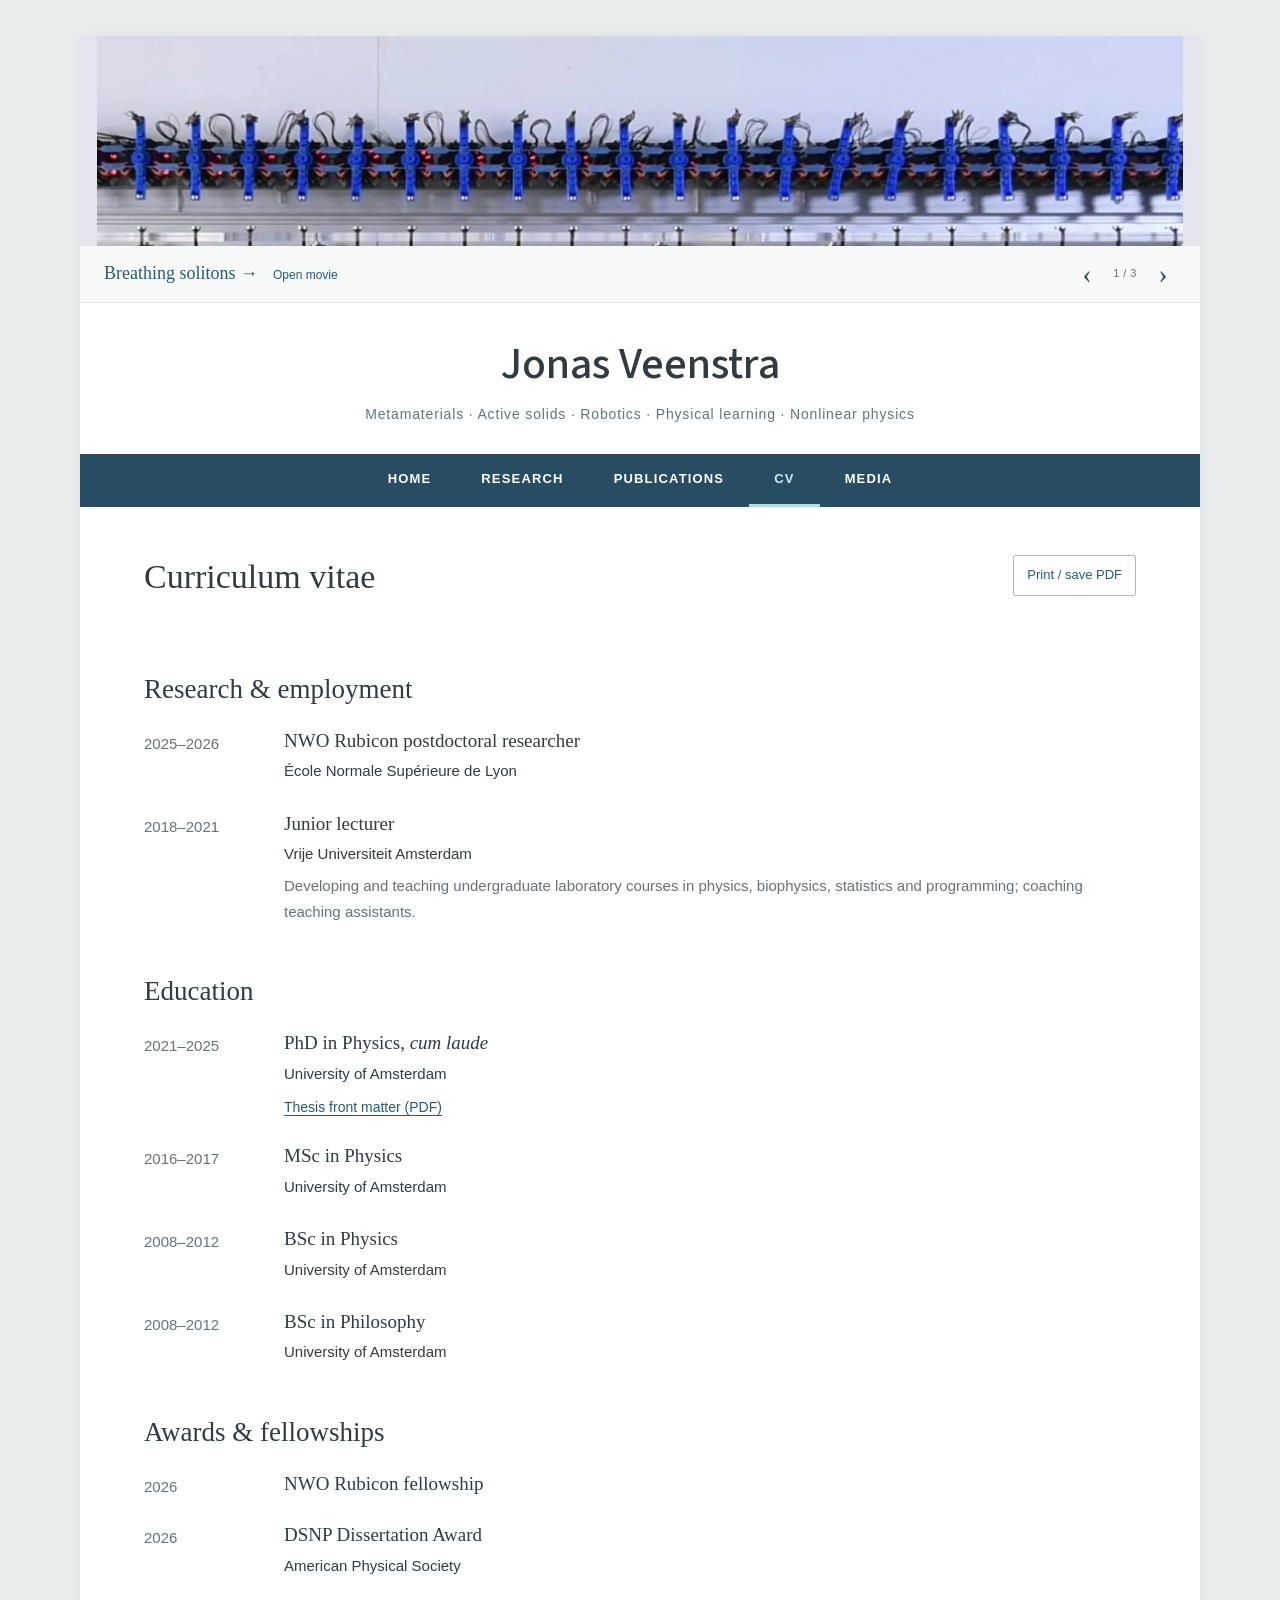
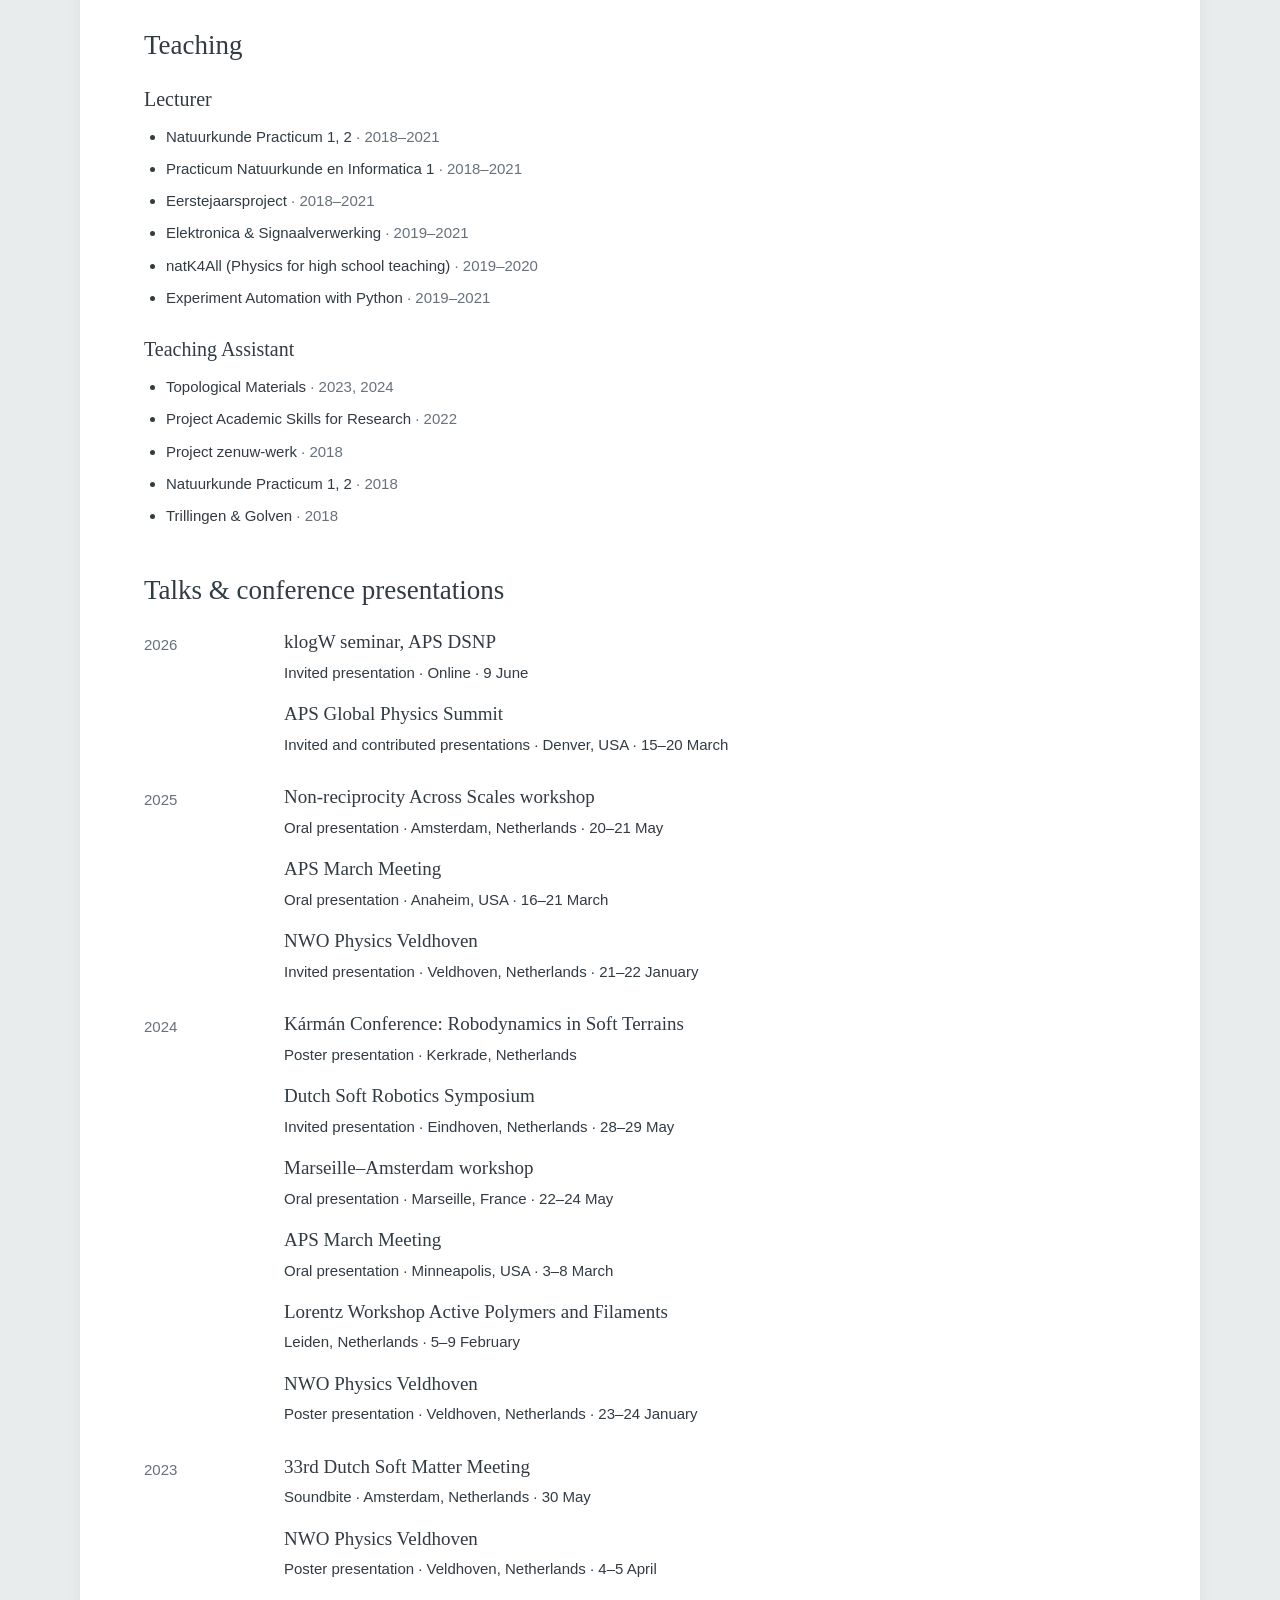
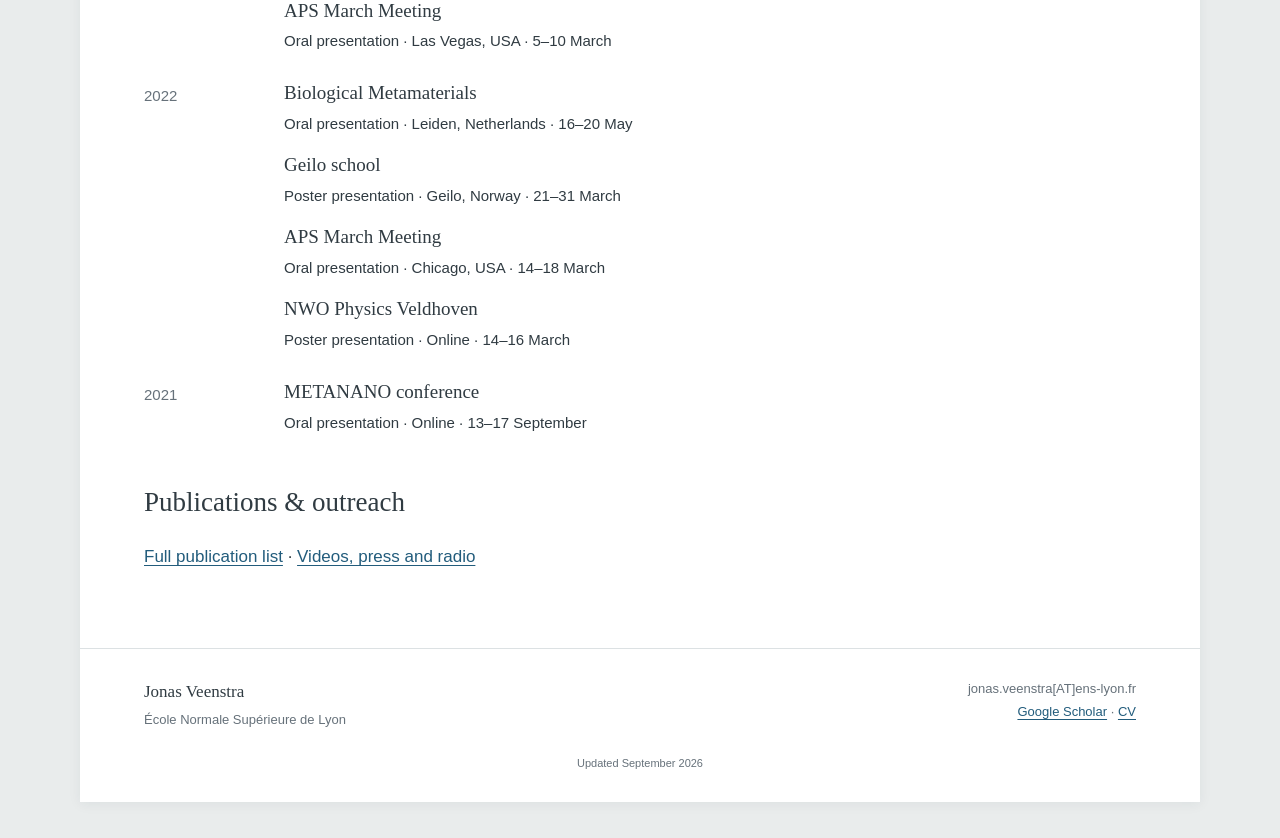
==== cv.html @ 687ab505 "Smooth banner folding and keep movie tops aligned" ====
<!doctype html>
<html lang="en"><head><meta charset="utf-8"><meta name="viewport" content="width=device-width, initial-scale=1">
<title>CV | Jonas Veenstra</title><meta name="description" content="Academic CV of Jonas Veenstra: research, education, awards, teaching and talks.">
<meta name="theme-color" content="#284d62"><link rel="icon" href="assets/favicon.svg" type="image/svg+xml">
<link rel="stylesheet" href="style.css?v=403abedd4056"><script src="site.js?v=1a711b81d99a" defer></script></head>
<body><a class="skip-link" href="#main">Skip to content</a><div class="site">
<header><div class="project-banner" role="region" aria-roledescription="carousel" aria-label="Featured research" data-interval="12000">
      <div class="banner-slides" id="banner-slides" aria-live="off"><figure class="banner-slide" data-project="breathers" role="group" aria-roledescription="slide" aria-label="1 of 3: Breathing solitons">
          <div class="banner-media banner-media--wave"><img src="assets/thumbnails/banners/breathing-wave-right-1076.webp?v=4c392d113205" alt="A breathing wave travelling to the right along a chain of blue motorized rods" loading="eager"><video class="banner-video" data-src="assets/banners/breathing-wave-right.mp4?v=f2841c7b9583" muted loop playsinline preload="none" poster="assets/thumbnails/banners/breathing-wave-right-1076.webp?v=4c392d113205" aria-hidden="true" tabindex="-1"></video></div>
          <figcaption><a href="research.html#breathers">Breathing solitons</a><span aria-hidden="true"> →</span><a href="assets/banners/breathing-wave-right.mp4?v=f2841c7b9583" class="banner-file">Open movie</a></figcaption>
        </figure><figure class="banner-slide" data-project="time-crystals" role="group" aria-roledescription="slide" aria-label="2 of 3: Collective motion &amp; time crystals" hidden>
          <div class="banner-media banner-media--cover"><img src="assets/thumbnails/banners/wave-coarsening-trimmed-1120.webp?v=98ebcd9443e7" alt="Waves of collective deformation moving across an illuminated active lattice" loading="lazy"><video class="banner-video" data-src="assets/banners/wave-coarsening-trimmed.mp4?v=1ed28af67baa" muted loop playsinline preload="none" poster="assets/thumbnails/banners/wave-coarsening-trimmed-1120.webp?v=98ebcd9443e7" aria-hidden="true" tabindex="-1"></video></div>
          <figcaption><a href="research.html#time-crystals">Collective motion &amp; time crystals</a><span aria-hidden="true"> →</span><a href="assets/banners/wave-coarsening-trimmed.mp4?v=1ed28af67baa" class="banner-file">Open movie</a></figcaption>
        </figure><figure class="banner-slide" data-project="locomotion" role="group" aria-roledescription="slide" aria-label="3 of 3: Adaptive locomotion of active solids" hidden>
          <div class="banner-media banner-media--cover"><img src="assets/thumbnails/banners/active-solid-negative-1120.webp?v=6f1ea42bc66b" alt="Compression of a two-dimensional active elastic lattice with negative nonreciprocity" loading="lazy"><video class="banner-video" data-src="assets/banners/active-solid-negative.mp4?v=6a26c4208b7d" muted loop playsinline preload="none" poster="assets/thumbnails/banners/active-solid-negative-1120.webp?v=6f1ea42bc66b" aria-hidden="true" tabindex="-1"></video></div>
          <figcaption><a href="research.html#locomotion">Adaptive locomotion of active solids</a><span aria-hidden="true"> →</span><a href="assets/banners/active-solid-negative.mp4?v=6a26c4208b7d" class="banner-file">Open movie</a></figcaption>
        </figure></div>
      <div class="banner-controls" hidden>
        <button class="banner-previous" type="button" aria-label="Previous research banner">‹</button>
        <span class="banner-count" aria-hidden="true">1 / 3</span>
        <button class="banner-next" type="button" aria-label="Next research banner">›</button>
      </div>
    </div><div class="identity"><a class="site-title" href="index.html">Jonas Veenstra</a><p>Metamaterials · Active solids · Robotics · Physical learning · Nonlinear physics</p>
<div class="font-preview" hidden role="group" aria-labelledby="font-preview-label">
<p id="font-preview-label">Choose a font to preview your name</p>
<div class="font-options">
<button type="button" data-font-option="source-sans-3" aria-pressed="true"><span class="font-sample">Jonas Veenstra</span><span class="font-label">Source Sans 3 · Clean sans</span></button>
<button type="button" data-font-option="manrope" aria-pressed="false"><span class="font-sample">Jonas Veenstra</span><span class="font-label">Manrope · Geometric sans</span></button>
<button type="button" data-font-option="lora" aria-pressed="false"><span class="font-sample">Jonas Veenstra</span><span class="font-label">Lora · Contemporary serif</span></button>
</div></div></div>
<nav aria-label="Main navigation"><a href="index.html">Home</a><a href="research.html">Research</a><a href="publications.html">Publications</a><a href="cv.html" aria-current="page">CV</a><a href="media.html">Media</a></nav></header>
<main id="main" tabindex="-1"><div class="page-heading"><h1>Curriculum vitae</h1><button type="button" class="print-button" hidden>Print / save PDF</button></div>
<section><h2>Research & employment</h2><dl class="timeline">
<dt>2025–2026</dt><dd><h3>NWO Rubicon postdoctoral researcher</h3><p>École Normale Supérieure de Lyon</p></dd>
<dt>2018–2021</dt><dd><h3>Junior lecturer</h3><p>Vrije Universiteit Amsterdam</p><p class="muted">Developing and teaching undergraduate laboratory courses in physics, biophysics, statistics and programming; coaching teaching assistants.</p></dd></dl></section>
<section><h2>Education</h2><dl class="timeline">
<dt>2021–2025</dt><dd><h3>PhD in Physics, <em>cum laude</em></h3><p>University of Amsterdam</p><a href="https://pure.uva.nl/ws/files/247143911/Front_matter.pdf">Thesis front matter (PDF)</a></dd>
<dt>2016–2017</dt><dd><h3>MSc in Physics</h3><p>University of Amsterdam</p></dd>
<dt>2008–2012</dt><dd><h3>BSc in Physics</h3><p>University of Amsterdam</p></dd>
<dt>2008–2012</dt><dd><h3>BSc in Philosophy</h3><p>University of Amsterdam</p></dd></dl></section>
<section><h2>Awards & fellowships</h2><dl class="timeline">
<dt>2026</dt><dd><h3>NWO Rubicon fellowship</h3></dd>
<dt>2026</dt><dd><h3>DSNP Dissertation Award</h3><p>American Physical Society</p></dd></dl></section>
<section class="teaching"><h2>Teaching</h2>
<h3>Lecturer</h3><ul class="course-list">
<li>Natuurkunde Practicum 1, 2 <span>· 2018–2021</span></li>
<li>Practicum Natuurkunde en Informatica 1 <span>· 2018–2021</span></li>
<li>Eerstejaarsproject <span>· 2018–2021</span></li>
<li>Elektronica &amp; Signaalverwerking <span>· 2019–2021</span></li>
<li>natK4All (Physics for high school teaching) <span>· 2019–2020</span></li>
<li>Experiment Automation with Python <span>· 2019–2021</span></li>
</ul><h3>Teaching Assistant</h3><ul class="course-list">
<li>Topological Materials <span>· 2023, 2024</span></li>
<li>Project Academic Skills for Research <span>· 2022</span></li>
<li>Project zenuw-werk <span>· 2018</span></li>
<li>Natuurkunde Practicum 1, 2 <span>· 2018</span></li>
<li>Trillingen &amp; Golven <span>· 2018</span></li>
</ul></section>
<section><h2>Talks &amp; conference presentations</h2><dl class="timeline"><dt>2026</dt><dd><h3>klogW seminar, APS DSNP</h3><p>Invited presentation · Online · 9 June</p><h3>APS Global Physics Summit</h3><p>Invited and contributed presentations · Denver, USA · 15–20 March</p></dd><dt>2025</dt><dd><h3>Non-reciprocity Across Scales workshop</h3><p>Oral presentation · Amsterdam, Netherlands · 20–21 May</p><h3>APS March Meeting</h3><p>Oral presentation · Anaheim, USA · 16–21 March</p><h3>NWO Physics Veldhoven</h3><p>Invited presentation · Veldhoven, Netherlands · 21–22 January</p></dd><dt>2024</dt><dd><h3>Kármán Conference: Robodynamics in Soft Terrains</h3><p>Poster presentation · Kerkrade, Netherlands</p><h3>Dutch Soft Robotics Symposium</h3><p>Invited presentation · Eindhoven, Netherlands · 28–29 May</p><h3>Marseille–Amsterdam workshop</h3><p>Oral presentation · Marseille, France · 22–24 May</p><h3>APS March Meeting</h3><p>Oral presentation · Minneapolis, USA · 3–8 March</p><h3>Lorentz Workshop Active Polymers and Filaments</h3><p>Leiden, Netherlands · 5–9 February</p><h3>NWO Physics Veldhoven</h3><p>Poster presentation · Veldhoven, Netherlands · 23–24 January</p></dd><dt>2023</dt><dd><h3>33rd Dutch Soft Matter Meeting</h3><p>Soundbite · Amsterdam, Netherlands · 30 May</p><h3>NWO Physics Veldhoven</h3><p>Poster presentation · Veldhoven, Netherlands · 4–5 April</p><h3>APS March Meeting</h3><p>Oral presentation · Las Vegas, USA · 5–10 March</p></dd><dt>2022</dt><dd><h3>Biological Metamaterials</h3><p>Oral presentation · Leiden, Netherlands · 16–20 May</p><h3>Geilo school</h3><p>Poster presentation · Geilo, Norway · 21–31 March</p><h3>APS March Meeting</h3><p>Oral presentation · Chicago, USA · 14–18 March</p><h3>NWO Physics Veldhoven</h3><p>Poster presentation · Online · 14–16 March</p></dd><dt>2021</dt><dd><h3>METANANO conference</h3><p>Oral presentation · Online · 13–17 September</p></dd></dl></section>
<section><h2>Publications & outreach</h2><p><a href="publications.html">Full publication list</a> · <a href="media.html">Videos, press and radio</a></p></section></main>
<footer><div><strong>Jonas Veenstra</strong><br>École Normale Supérieure de Lyon</div>
<div>jonas.veenstra[AT]ens-lyon.fr<br><a href="https://scholar.google.com/citations?user=sE3V6EUAAAAJ&amp;hl=en">Google Scholar</a> <span aria-hidden="true">·</span> <a href="cv.html">CV</a></div>
<p class="updated">Updated September 2026</p></footer></div></body></html>
---- style.css ----
:root{--ink:#303b42;--muted:#66717a;--blue:#284d62;--link:#225c7c;--line:#dce1e3;--paper:#fff;--surround:#e9ecec}
*{box-sizing:border-box}html{scroll-behavior:smooth}body{margin:0;background:var(--surround);color:var(--ink);font-family:Arial,Helvetica,sans-serif;font-size:17px;line-height:1.75}a{color:var(--link);text-underline-offset:3px;text-decoration-thickness:1px}a:hover{color:#153e55;text-decoration:underline}a:focus-visible,button:focus-visible,summary:focus-visible{outline:3px solid #d39645;outline-offset:5px}img{max-width:100%;height:auto}button{font:inherit;cursor:pointer}h1,h2,h3,h4{font-family:Georgia,'Times New Roman',serif;font-weight:400;line-height:1.3;color:var(--ink)}h1{font-size:34px;margin:0 0 28px}h2{font-size:27px;margin:0 0 22px}h3{font-size:21px;margin:0 0 10px}h4{font-size:18px}p{margin:0 0 18px}strong{font-weight:600}section{margin-top:44px}ul,ol{padding-left:24px}figure{margin:0}.site{max-width:1120px;margin:36px auto;background:var(--paper);box-shadow:0 2px 12px #142d3910}.identity{text-align:center;padding:33px 24px 27px}.site-title{font:42px/1.3 Georgia,'Times New Roman',serif;color:var(--ink);text-decoration:none}.identity p{font-size:14px;letter-spacing:.06em;color:var(--muted);margin:9px 0 0}.research-banner{height:180px;background:#fdfdfd url('assets/solitons.png') center 53%/100% auto no-repeat;border-bottom:1px solid #eff1f2}nav{display:flex;justify-content:center;gap:0;background:var(--blue);padding:0 20px}nav a{padding:14px 25px;color:#fff;text-decoration:none;font-size:13px;letter-spacing:.09em;text-transform:uppercase;font-weight:600;border-bottom:3px solid transparent}nav a:hover{color:#fff;background:#ffffff0d;text-decoration:none}nav a[aria-current=page]{border-bottom-color:#b0dce3;color:#d4edf0}main{padding:48px 64px 58px;min-height:480px}main:focus{outline:none}.intro{display:block}figcaption{font-size:12px;color:var(--muted);line-height:1.5;margin-top:9px}.inline-links{font-size:15px}.intro .inline-links{margin-top:24px}.home-research{padding-top:30px;border-top:1px solid var(--line)}.research-grid{display:grid;grid-template-columns:repeat(3,1fr);gap:28px}.research-grid img{width:100%;height:166px;object-fit:contain;display:block;margin-bottom:18px}.research-grid a{text-decoration:none}.research-grid h3{font-size:20px;color:var(--link)}.research-grid p{font-size:14px;line-height:1.65}.recent-list{list-style:none;padding:0}.recent-list li{padding:13px 0;border-bottom:1px solid var(--line);font-size:16px}.muted{color:var(--muted)}.small{font-size:14px}.lead{font-size:20px;line-height:1.65;max-width:800px}.jump-links{display:flex;flex-wrap:wrap;gap:8px 22px;padding:18px 0 28px;font-size:14px}.project{border-top:1px solid var(--line);padding-top:32px;margin-top:26px;scroll-margin-top:24px}.project-intro{display:grid;grid-template-columns:1fr 260px;gap:32px;align-items:start}.project-image{width:100%;max-height:225px;object-fit:contain}.project p{font-size:16px}.project .small{font-size:14px}.video-block{max-width:680px;margin:26px 0}.video-shell{position:relative;aspect-ratio:16/9;background:#172026;overflow:hidden}.video-shell img{width:100%;height:100%;object-fit:cover;display:block}.video-play{position:absolute;inset:0;border:0;background:linear-gradient(transparent 50%,#0008);color:white;display:flex;align-items:center;justify-content:center;flex-direction:column;gap:13px}.video-play span:first-child{display:grid;place-items:center;background:#183849e8;border:1px solid #fff9;border-radius:50%;width:64px;height:64px;font-size:23px;padding-left:4px}.video-play span:last-child{background:#17384bea;padding:2px 12px;font-size:13px;letter-spacing:.02em}.video-play:hover span:first-child{background:#225c7c}.video-shell video{display:block;width:100%;height:100%;object-fit:contain}.video-shell iframe{width:100%;height:100%;border:0}.video-play[hidden]{display:none}details{border-top:1px solid var(--line);margin-top:16px;font-size:14px}summary{padding:12px 0;cursor:pointer;color:var(--link);font-weight:600}details[open]{padding-bottom:8px}.coverage{margin-top:0;line-height:1.65}.coverage li{margin-bottom:8px}.movie-grid{display:grid;grid-template-columns:1fr 1fr;gap:20px}.movie h4{font-size:17px;margin:12px 0}.movie video{display:block;width:100%;aspect-ratio:16/9;background:#18252b}.movie .small{margin:8px 0}.publication-list{list-style:none;padding:0;margin:0}.publication-list>li{border-bottom:1px solid var(--line);padding:0 0 28px;margin-bottom:28px;scroll-margin-top:24px}.publication-list h3{font-size:21px}.publication-list p{font-size:15px;line-height:1.65;margin:5px 0}.publication-list details{border:0;margin-top:4px}.publication-list summary{padding:5px 0}.page-heading{display:flex;justify-content:space-between;align-items:start;gap:20px}.print-button{border:1px solid #a9bac4;background:#fff;color:var(--link);font-size:13px;padding:8px 13px;border-radius:2px}.timeline{display:grid;grid-template-columns:120px 1fr;gap:22px 20px;margin:0}.timeline dt{color:var(--muted);font-size:15px;padding-top:2px}.timeline dd{margin:0}.timeline h3{font-size:19px;margin-bottom:5px}.timeline p{font-size:15px;margin-bottom:5px}.timeline dd h3:not(:first-child){margin-top:16px}.timeline a{font-size:14px}.plain-list{list-style:none;padding:0}.plain-list li{margin:7px 0;font-size:15px}.media-videos{display:grid;grid-template-columns:1fr 1fr;gap:28px}.media-videos .video-block{margin:0}.media-videos article>p{margin-top:8px}.radio{padding:22px 26px;background:#f1f5f6;border-left:3px solid #7195a8}.radio p:last-child{margin-bottom:0}.eyebrow{text-transform:uppercase;font-size:11px;letter-spacing:.08em;color:var(--muted)}.year-label{margin:28px 0 18px}.press-list{list-style:none;padding:0}.press-list li{padding:12px 0;border-bottom:1px solid var(--line)}.press-list span{display:block;font-size:13px;color:var(--muted)}footer{border-top:1px solid var(--line);padding:28px 64px;display:grid;grid-template-columns:1fr 1fr;gap:20px;font-size:13px;line-height:1.8;color:var(--muted)}footer>div:nth-child(2){text-align:right}footer strong{font-family:Georgia,serif;font-size:17px;font-weight:400;color:var(--ink)}footer .updated{grid-column:1/-1;text-align:center;font-size:11px;margin:3px 0 0}.skip-link{position:absolute;left:20px;top:-80px;padding:10px 20px;background:white;z-index:20}.skip-link:focus{top:10px}[hidden]{display:none!important}
@media(max-width:800px){.site{margin:0 auto}.research-banner{height:140px}.identity{padding:27px 16px 23px}.site-title{font-size:36px}nav{padding:0 7px}nav a{padding:13px 17px;font-size:12px}main{padding:34px 30px 44px}.research-grid{gap:18px}.research-grid img{height:140px}.project-intro{grid-template-columns:1fr 180px;gap:22px}footer{padding:26px 30px}}
@media(max-width:560px){body{font-size:16px}.research-banner{height:115px;background-size:125% auto}.site-title{font-size:33px}.identity p{font-size:11px;letter-spacing:.04em}nav{flex-wrap:wrap}nav a{padding:12px 10px;font-size:11px;letter-spacing:.04em}main{padding:30px 23px 40px}h1{font-size:29px;margin-bottom:22px}h2{font-size:25px}.intro{display:block}.research-grid{grid-template-columns:1fr;gap:22px}.research-grid article{display:grid;grid-template-columns:1fr}.research-grid img{height:195px}.research-grid p{font-size:15px}.project-intro{grid-template-columns:1fr}.project-image{max-height:210px}.project .video-block{margin-top:22px}.movie-grid,.media-videos{grid-template-columns:1fr}.lead{font-size:18px}.timeline{grid-template-columns:84px 1fr;gap:24px 12px}.timeline dt{font-size:13px}.timeline h3{font-size:18px}.page-heading{flex-wrap:wrap;gap:0;margin-bottom:24px}.page-heading h1{width:100%;margin-bottom:14px}.radio{padding:20px}footer{grid-template-columns:1fr;padding:26px 23px;gap:15px}footer>div:nth-child(2){text-align:left}footer .updated{text-align:left}section{margin-top:35px}}
@media(prefers-reduced-motion:reduce){html{scroll-behavior:auto}}
@media print{body{background:white;font-size:11pt}.site{box-shadow:none;margin:0;max-width:none}.research-banner,nav,.print-button,.skip-link,footer,.video-block{display:none!important}.identity{padding:0 0 20px}.site-title{font-size:24pt}.identity p{font-size:10pt}main{padding:0;min-height:0}h1{font-size:20pt}h2{font-size:16pt;break-after:avoid}h3{font-size:13pt}section{margin-top:22px}a{color:inherit}.timeline{gap:13px 20px}.timeline dd{break-inside:avoid}.timeline dt,.timeline p{font-size:10pt}.page-heading{margin:0}.lead{font-size:12pt}}

/* A quiet explanation and an escape hatch to the stable academic edition. */
.edition-note{grid-column:1/-1;text-align:center;font-size:12px;margin:0;color:var(--muted)}
@media(max-width:560px){.edition-note{text-align:left}}

/* Project imagery stays separate from the name and academic navigation. */
.project-banner{position:relative;background:#f7f8f8;border-bottom:1px solid var(--line)}
.banner-media{position:relative;height:210px;overflow:hidden;background:#e3e4ed}
.banner-media img,.banner-media video{position:absolute;inset:0;display:block;width:100%;height:100%;object-fit:cover}
.banner-media--wave img,.banner-media--wave video{object-fit:contain}
.banner-slide figcaption{margin:0;min-height:56px;padding:14px 24px;font:18px/1.5 Georgia,'Times New Roman',serif;color:var(--link)}
.banner-slide figcaption a{text-decoration:none}
.banner-slide figcaption a:hover{text-decoration:underline}
.is-enhanced .banner-slide figcaption{padding-right:140px}
.banner-controls{position:absolute;right:19px;bottom:0;height:56px;display:flex;gap:4px;align-items:center;color:var(--muted)}
.banner-controls button{display:grid;place-items:center;min-width:36px;min-height:36px;padding:0 8px;background:transparent;border:1px solid transparent;border-radius:2px;color:var(--blue);line-height:1}
.banner-controls button:hover{background:#e9eff1;border-color:#d5dfe3}
.banner-previous,.banner-next{font-family:Georgia,serif!important;font-size:27px!important}
.banner-count{font-size:11px;min-width:32px;text-align:center;letter-spacing:.04em}
.is-enhanced .banner-slide:not([hidden]) .banner-media{animation:banner-appear .7s ease-out}
@keyframes banner-appear{from{opacity:.25}to{opacity:1}}
@media(max-width:800px){.banner-media{height:180px}.banner-slide figcaption{font-size:16px;padding-left:22px}}
@media(max-width:560px){.banner-media{height:145px}.banner-media--wave img,.banner-media--wave video{object-fit:cover}.banner-slide figcaption{font-size:16px;min-height:48px;padding:11px 20px}.is-enhanced .banner-slide figcaption{padding-right:20px}.is-enhanced{padding-bottom:42px}.banner-controls{height:42px;right:14px;left:14px;justify-content:flex-end}.banner-controls button{min-height:38px;min-width:38px}}
@media(prefers-reduced-motion:reduce){.is-enhanced .banner-slide:not([hidden]) .banner-media{animation:none}}
@media print{.project-banner{display:none!important}}

/* An image and a short publication story for each project. */
.projects-heading{display:flex;align-items:baseline;justify-content:space-between;gap:16px;margin-bottom:23px}
.projects-heading h2,.projects-heading p{margin:0}
.projects-heading p{font-size:13px;flex-shrink:0}
.project-tiles{display:grid;grid-template-columns:repeat(3,minmax(0,1fr));gap:25px 22px;align-items:stretch}
.project-tile{display:flex;flex-direction:column;min-width:0;border:1px solid var(--line);background:#fff}
.project-tile-image{height:190px;background:#f6f7f7;display:flex;align-items:center;justify-content:center;border-bottom:1px solid #e9eded;padding:12px}
.project-tile-image img{display:block;width:100%;height:100%;object-fit:contain}
.project-tile-placeholder{color:#78848b;font-size:13px;letter-spacing:.02em;background:#f1f3f3}
.project-tile-content{padding:20px 20px 17px;display:flex;flex-direction:column;flex:1}
.project-tile h3{font-size:22px;line-height:1.3;margin:0 0 10px}
.project-tile h3 a{text-decoration:none}
.project-tile h3 a:hover{text-decoration:underline}
.project-tile-venue{color:var(--muted);font-size:12px;line-height:1.55;margin:0 0 15px}
.project-tile-summary{font-size:14px;line-height:1.7;margin:0 0 20px}
.project-tile-footer{margin-top:auto;padding-top:12px;border-top:1px solid #edf0f1}
.project-tile-links{font-size:12px;line-height:1.8;margin:0}
.project-tile-links a{white-space:nowrap}
.project-tile-credit{font-size:10px;line-height:1.6;margin:8px 0 0}
.project-tile-credit a{color:var(--muted)}
@media(max-width:1000px){.project-tiles{grid-template-columns:repeat(2,minmax(0,1fr))}.project-tile-image{height:205px}}
@media(max-width:560px){.projects-heading{display:block}.projects-heading p{margin-top:10px}.project-tiles{grid-template-columns:1fr;gap:24px}.project-tile-image{height:215px}.project-tile-content{padding:21px}.project-tile-summary{font-size:15px}.project-tile-venue,.project-tile-links{font-size:13px}}
@media print{.project-tiles{grid-template-columns:repeat(2,minmax(0,1fr))}.project-tile{break-inside:avoid}.project-tile-image{height:140px}.project-tile-summary{font-size:10pt}}

.banner-file{font:12px/1.5 Arial,Helvetica,sans-serif;white-space:nowrap;margin-left:15px}

/* Name font comparisons are available only in the design preview (?fonts=1). */
@font-face{font-family:'Source Sans 3';font-style:normal;font-weight:500;font-display:swap;src:url('assets/fonts/source-sans-3-latin.woff2') format('woff2')}
@font-face{font-family:'Manrope';font-style:normal;font-weight:500;font-display:swap;src:url('assets/fonts/manrope-latin.woff2') format('woff2')}
@font-face{font-family:'Lora';font-style:normal;font-weight:500;font-display:swap;src:url('assets/fonts/lora-latin.woff2') format('woff2')}
:root{--name-font:'Source Sans 3',Arial,sans-serif}
:root[data-name-font="manrope"]{--name-font:'Manrope',Arial,sans-serif}
:root[data-name-font="lora"]{--name-font:'Lora',Georgia,serif}
.site-title{font-family:var(--name-font);font-size:clamp(30px,7vw,44px);font-weight:500;line-height:1.3}
.font-preview{max-width:840px;margin:26px auto 0;padding-top:20px;border-top:1px solid var(--line)}
.identity .font-preview>p{font-size:12px;letter-spacing:0;margin:0 0 12px}
.font-options{display:grid;grid-template-columns:repeat(3,minmax(0,1fr));gap:12px}
.font-options button{padding:16px 10px 13px;background:#fff;border:1px solid #cad3d8;border-radius:3px;color:var(--ink)}
.font-options button:hover{background:#f5f8f9;border-color:#7195a8}
.font-options button[aria-pressed="true"]{border-color:var(--blue);background:#eef4f6;box-shadow:inset 0 0 0 1px var(--blue)}
.font-sample{display:block;font-size:27px;font-weight:500;line-height:1.4}
[data-font-option="source-sans-3"] .font-sample{font-family:'Source Sans 3',Arial,sans-serif}
[data-font-option="manrope"] .font-sample{font-family:'Manrope',Arial,sans-serif}
[data-font-option="lora"] .font-sample{font-family:'Lora',Georgia,serif}
.font-label{display:block;font:11px/1.5 Arial,Helvetica,sans-serif;color:var(--muted);margin-top:8px}
.course-list{font-size:15px;margin:12px 0 25px;padding-left:22px}
.course-list li{margin:6px 0}
.course-list span{color:var(--muted);white-space:nowrap}
.teaching h3{font-size:20px}
@media(max-width:800px){.font-sample{font-size:23px}}
@media(max-width:640px){.font-options{grid-template-columns:1fr;gap:8px}.font-options button{padding:12px}.font-sample{font-size:27px}.font-preview{max-width:340px}}
@media print{.font-preview{display:none!important}.site-title{font-size:24pt}.course-list{font-size:10pt}}

/* Reveal the movie's native proportions without replacing or restarting it.
   The hover-triggered fold uses the requested 0.5s timing in both directions. */
.project-banner{--banner-compact-height:210px;--banner-current-height:var(--banner-compact-height)}
.project-banner.is-expanded{--banner-current-height:var(--banner-expanded-height)}
.banner-media{height:var(--banner-current-height);transition:height .5s ease-in-out;will-change:height}
/* Keep the image width fixed throughout the height animation. Switching to
   contain here would shrink the movie first and create an unwanted zoom. */
.project-banner.is-expanded .banner-media img,.project-banner.is-expanded .banner-media video{object-fit:cover}
.banner-media img,.banner-media video{object-position:center top}
/* Very wide clips already fit vertically; reveal their sides without growing. */
.project-banner.is-expanded .banner-media--wide img,.project-banner.is-expanded .banner-media--wide video{object-fit:contain}
@media(max-width:800px){.project-banner{--banner-compact-height:180px}}
@media(max-width:560px){.project-banner{--banner-compact-height:145px}}

/* The CV research statement introduces the individual research projects. */
.research-statement{margin-top:0;max-width:850px}
.research-statement p:last-child{margin-bottom:0}
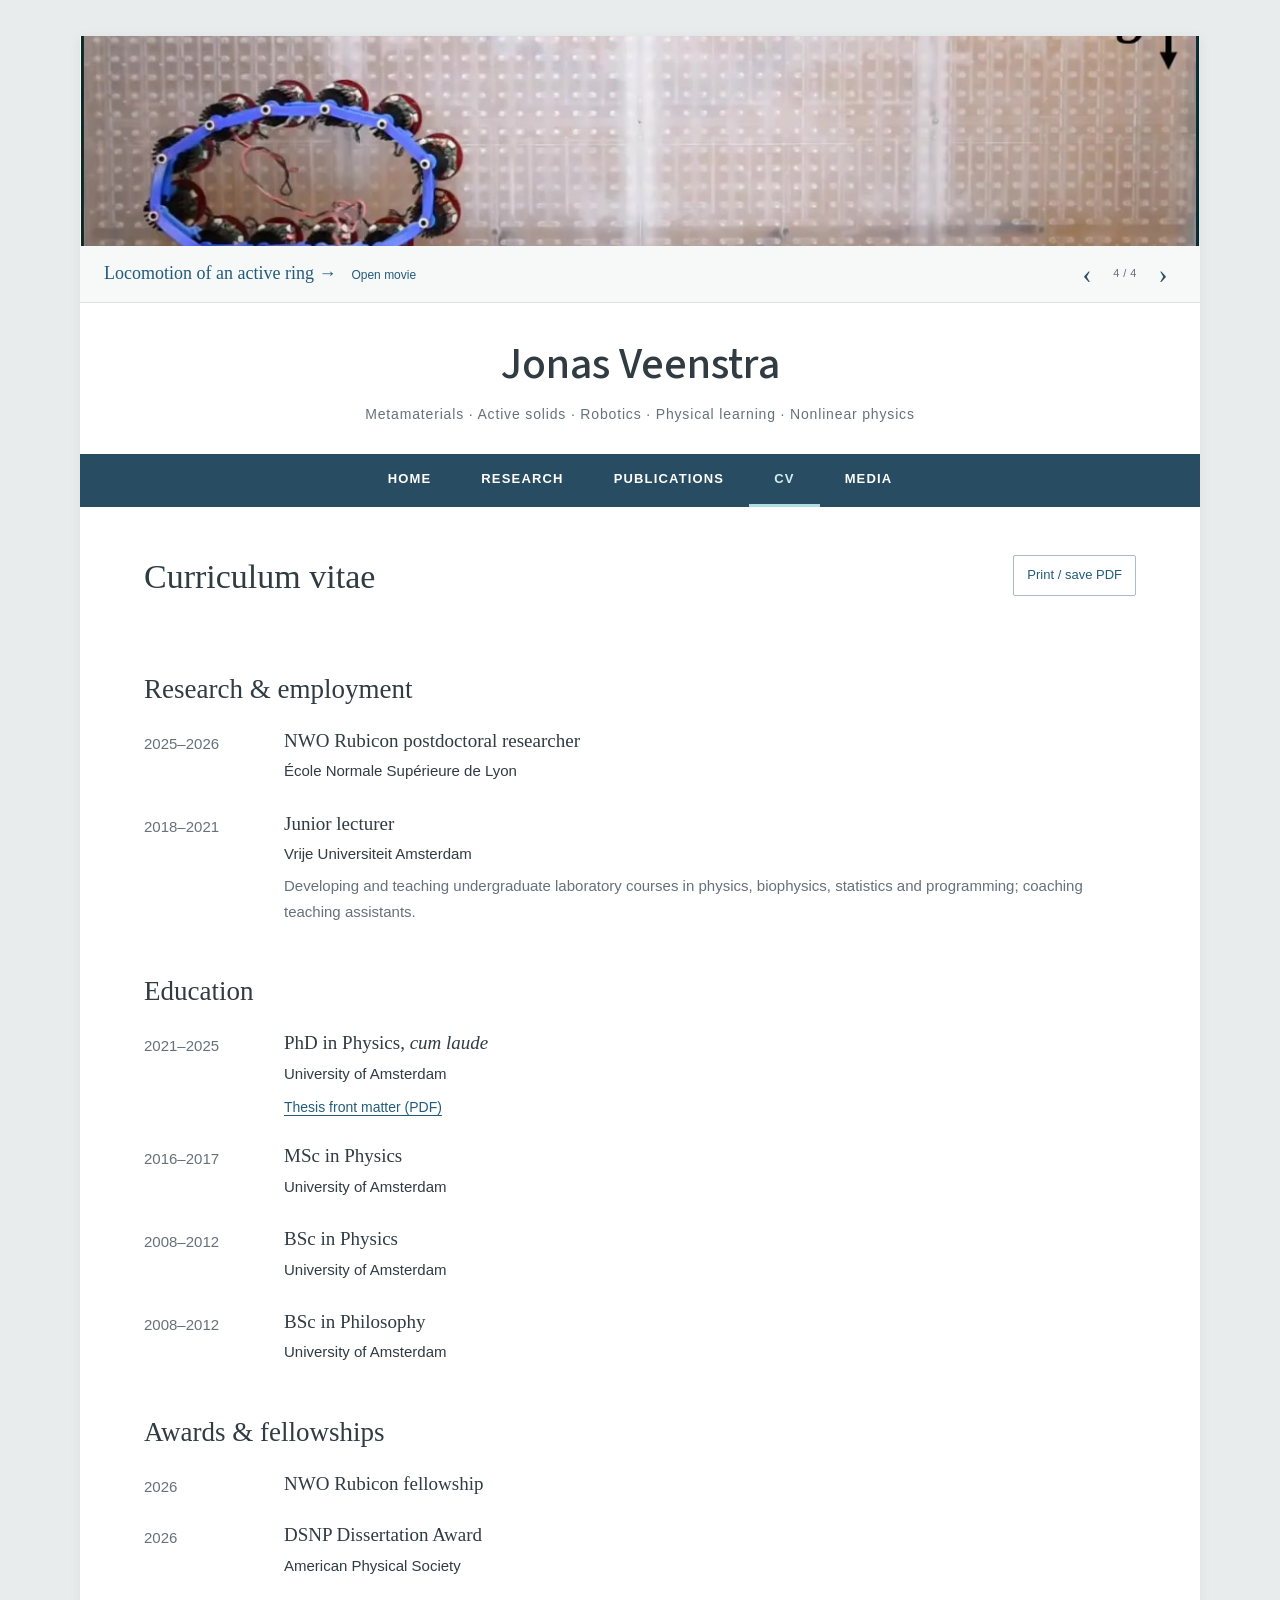
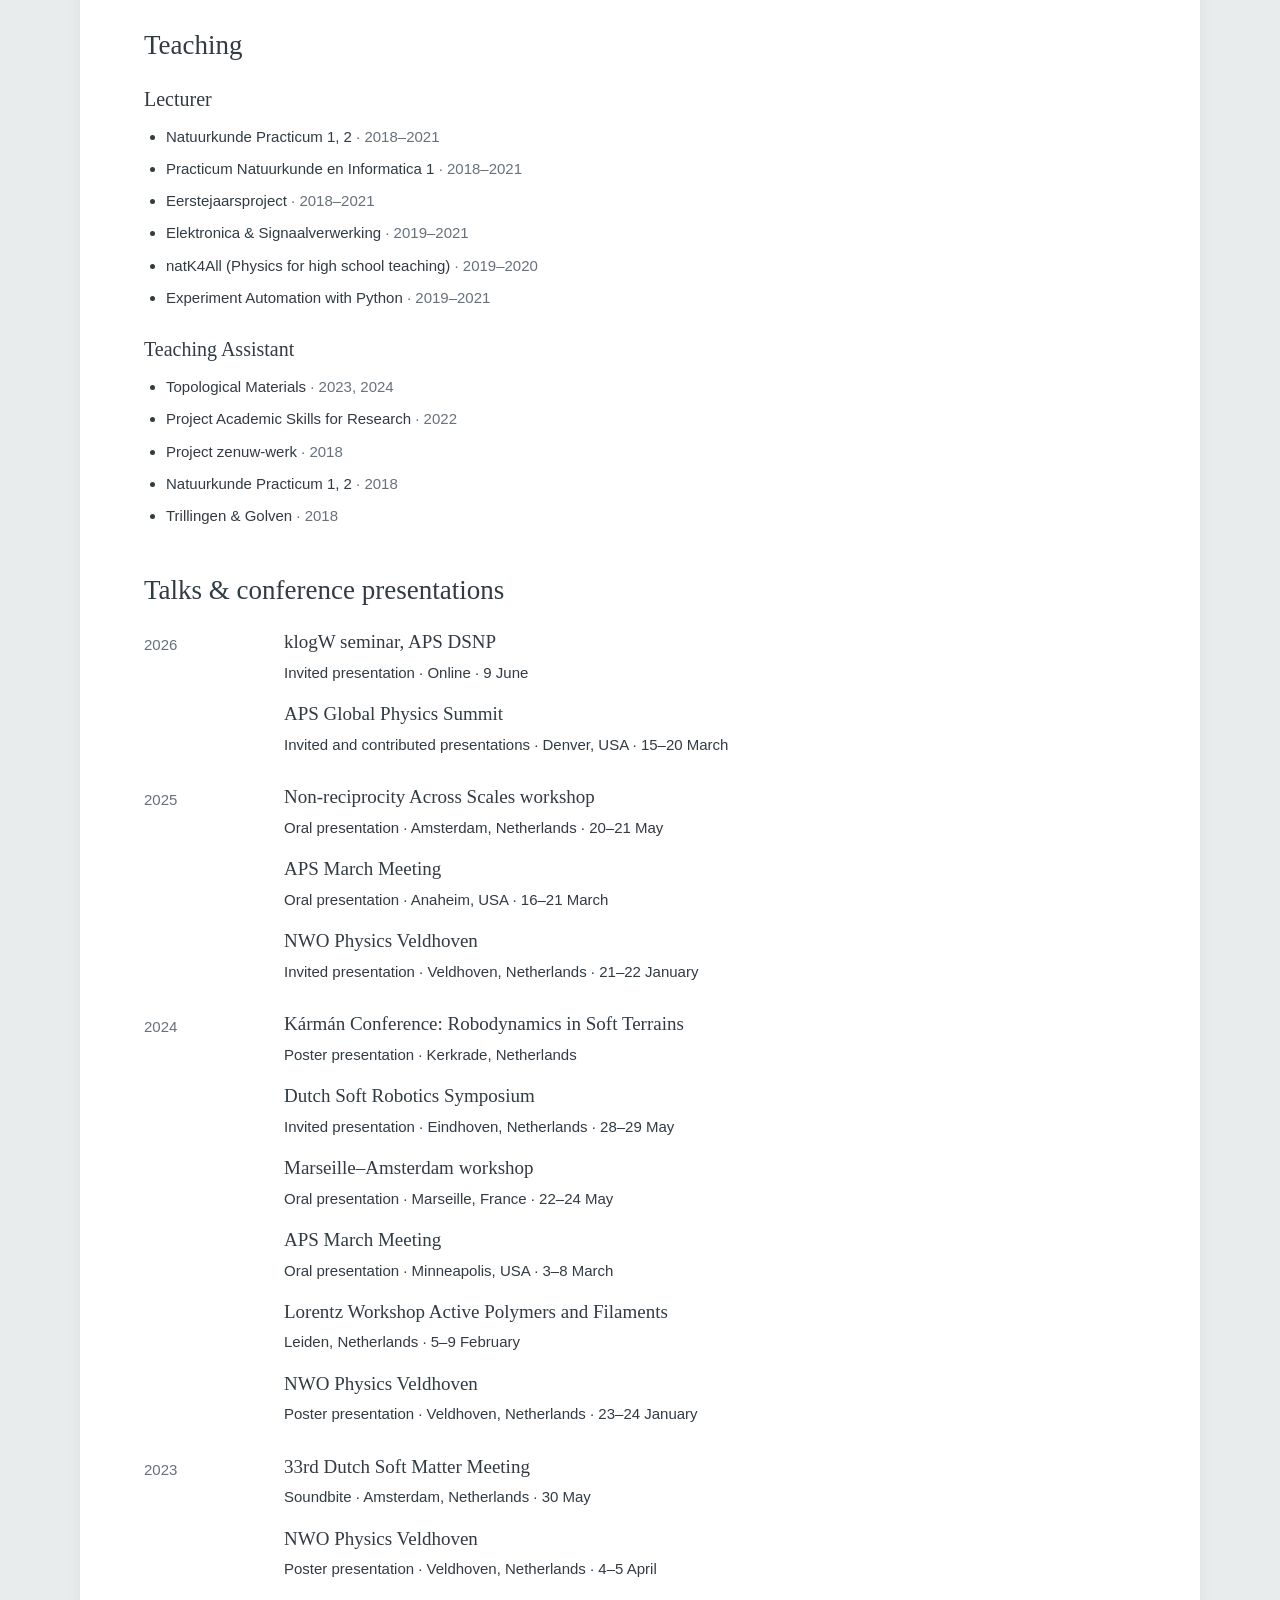
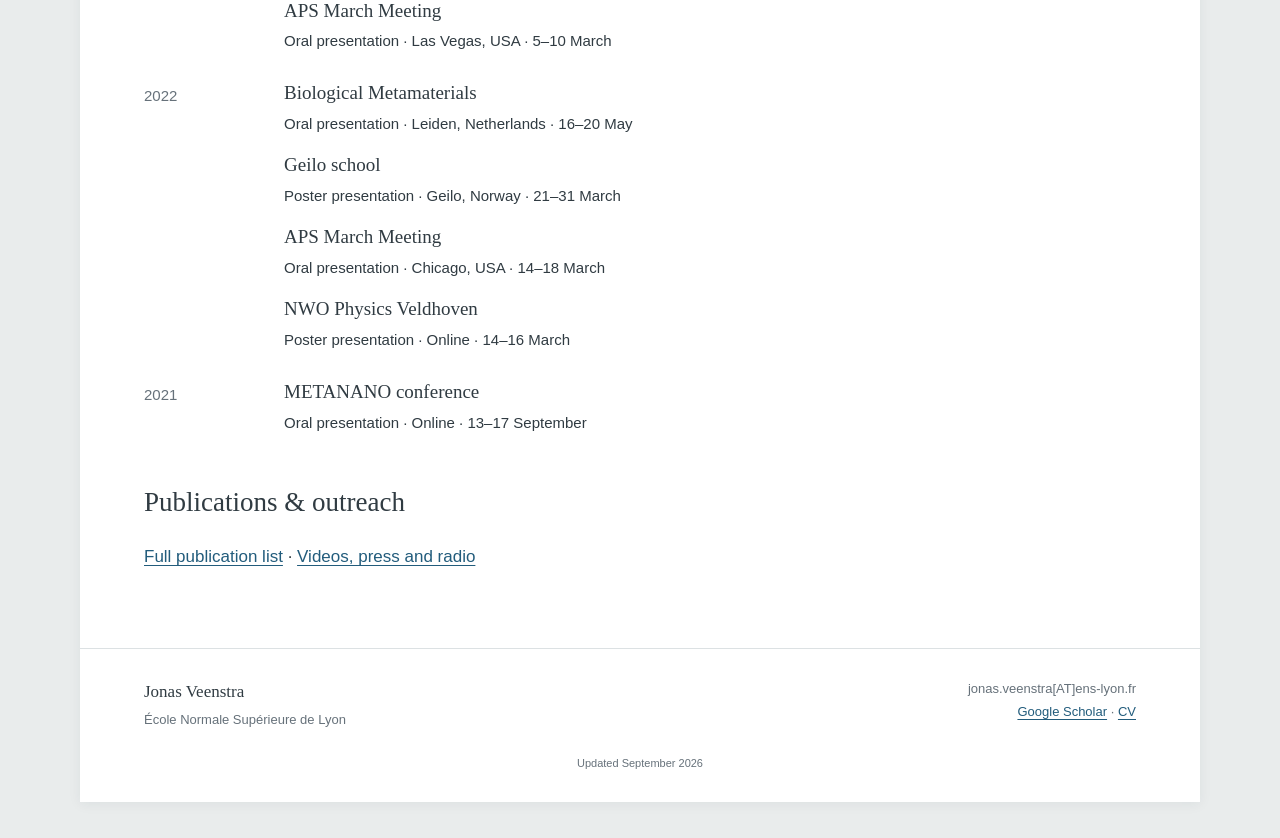
==== commit 57f0032f: "Add active-ring locomotion banner" ====
--- a/cv.html
+++ b/cv.html
@@ -2,22 +2,25 @@
 <html lang="en"><head><meta charset="utf-8"><meta name="viewport" content="width=device-width, initial-scale=1">
 <title>CV | Jonas Veenstra</title><meta name="description" content="Academic CV of Jonas Veenstra: research, education, awards, teaching and talks.">
 <meta name="theme-color" content="#284d62"><link rel="icon" href="assets/favicon.svg" type="image/svg+xml">
-<link rel="stylesheet" href="style.css?v=403abedd4056"><script src="site.js?v=1a711b81d99a" defer></script></head>
+<link rel="stylesheet" href="style.css?v=1c53dc3c79d3"><script src="site.js?v=1a8204d009c3" defer></script></head>
 <body><a class="skip-link" href="#main">Skip to content</a><div class="site">
 <header><div class="project-banner" role="region" aria-roledescription="carousel" aria-label="Featured research" data-interval="12000">
-      <div class="banner-slides" id="banner-slides" aria-live="off"><figure class="banner-slide" data-project="breathers" role="group" aria-roledescription="slide" aria-label="1 of 3: Breathing solitons">
-          <div class="banner-media banner-media--wave"><img src="assets/thumbnails/banners/breathing-wave-right-1076.webp?v=4c392d113205" alt="A breathing wave travelling to the right along a chain of blue motorized rods" loading="eager"><video class="banner-video" data-src="assets/banners/breathing-wave-right.mp4?v=f2841c7b9583" muted loop playsinline preload="none" poster="assets/thumbnails/banners/breathing-wave-right-1076.webp?v=4c392d113205" aria-hidden="true" tabindex="-1"></video></div>
+      <div class="banner-slides" id="banner-slides" aria-live="off"><figure class="banner-slide" data-project="breathers" role="group" aria-roledescription="slide" aria-label="1 of 4: Breathing solitons" hidden>
+          <div class="banner-media banner-media--wave"><img src="assets/thumbnails/banners/breathing-wave-right-1076.webp?v=4c392d113205" alt="A breathing wave travelling to the right along a chain of blue motorized rods" loading="lazy"><video class="banner-video" data-src="assets/banners/breathing-wave-right.mp4?v=f2841c7b9583" muted loop playsinline preload="none" poster="assets/thumbnails/banners/breathing-wave-right-1076.webp?v=4c392d113205" aria-hidden="true" tabindex="-1"></video></div>
           <figcaption><a href="research.html#breathers">Breathing solitons</a><span aria-hidden="true"> →</span><a href="assets/banners/breathing-wave-right.mp4?v=f2841c7b9583" class="banner-file">Open movie</a></figcaption>
-        </figure><figure class="banner-slide" data-project="time-crystals" role="group" aria-roledescription="slide" aria-label="2 of 3: Collective motion &amp; time crystals" hidden>
-          <div class="banner-media banner-media--cover"><img src="assets/thumbnails/banners/wave-coarsening-trimmed-1120.webp?v=98ebcd9443e7" alt="Waves of collective deformation moving across an illuminated active lattice" loading="lazy"><video class="banner-video" data-src="assets/banners/wave-coarsening-trimmed.mp4?v=1ed28af67baa" muted loop playsinline preload="none" poster="assets/thumbnails/banners/wave-coarsening-trimmed-1120.webp?v=98ebcd9443e7" aria-hidden="true" tabindex="-1"></video></div>
-          <figcaption><a href="research.html#time-crystals">Collective motion &amp; time crystals</a><span aria-hidden="true"> →</span><a href="assets/banners/wave-coarsening-trimmed.mp4?v=1ed28af67baa" class="banner-file">Open movie</a></figcaption>
-        </figure><figure class="banner-slide" data-project="locomotion" role="group" aria-roledescription="slide" aria-label="3 of 3: Adaptive locomotion of active solids" hidden>
-          <div class="banner-media banner-media--cover"><img src="assets/thumbnails/banners/active-solid-negative-1120.webp?v=6f1ea42bc66b" alt="Compression of a two-dimensional active elastic lattice with negative nonreciprocity" loading="lazy"><video class="banner-video" data-src="assets/banners/active-solid-negative.mp4?v=6a26c4208b7d" muted loop playsinline preload="none" poster="assets/thumbnails/banners/active-solid-negative-1120.webp?v=6f1ea42bc66b" aria-hidden="true" tabindex="-1"></video></div>
-          <figcaption><a href="research.html#locomotion">Adaptive locomotion of active solids</a><span aria-hidden="true"> →</span><a href="assets/banners/active-solid-negative.mp4?v=6a26c4208b7d" class="banner-file">Open movie</a></figcaption>
+        </figure><figure class="banner-slide" data-project="time-crystals" role="group" aria-roledescription="slide" aria-label="2 of 4: Collective motion &amp; time crystals" hidden>
+          <div class="banner-media banner-media--cover"><img src="assets/thumbnails/banners/wave-coarsening-trimmed-1120.webp?v=98ebcd9443e7" alt="Waves of collective deformation moving across an illuminated active lattice" loading="lazy"><video class="banner-video" data-src="assets/banners/wave-coarsening-trimmed.mp4?v=a3f402a8755f" muted loop playsinline preload="none" poster="assets/thumbnails/banners/wave-coarsening-trimmed-1120.webp?v=98ebcd9443e7" aria-hidden="true" tabindex="-1"></video></div>
+          <figcaption><a href="research.html#time-crystals">Collective motion &amp; time crystals</a><span aria-hidden="true"> →</span><a href="assets/banners/wave-coarsening-trimmed.mp4?v=a3f402a8755f" class="banner-file">Open movie</a></figcaption>
+        </figure><figure class="banner-slide" data-project="locomotion" role="group" aria-roledescription="slide" aria-label="3 of 4: Adaptive locomotion of active solids" hidden>
+          <div class="banner-media banner-media--cover"><img src="assets/thumbnails/banners/active-solid-negative-1120.webp?v=6f1ea42bc66b" alt="Compression of a two-dimensional active elastic lattice with negative nonreciprocity" loading="lazy"><video class="banner-video" data-src="assets/banners/active-solid-negative.mp4?v=78091c956941" muted loop playsinline preload="none" poster="assets/thumbnails/banners/active-solid-negative-1120.webp?v=6f1ea42bc66b" aria-hidden="true" tabindex="-1"></video></div>
+          <figcaption><a href="research.html#locomotion">Adaptive locomotion of active solids</a><span aria-hidden="true"> →</span><a href="assets/banners/active-solid-negative.mp4?v=78091c956941" class="banner-file">Open movie</a></figcaption>
+        </figure><figure class="banner-slide" data-project="locomotion" role="group" aria-roledescription="slide" aria-label="4 of 4: Locomotion of an active ring">
+          <div class="banner-media banner-media--cover"><img src="assets/banners/locomotion-ring.jpg?v=d764bf61e979" alt="A blue motorized ring moving along a horizontal experimental track" loading="eager"><video class="banner-video" data-src="assets/banners/locomotion-ring.mp4?v=ef93bdb8454f" muted loop playsinline preload="none" poster="assets/banners/locomotion-ring.jpg?v=d764bf61e979" aria-hidden="true" tabindex="-1"></video></div>
+          <figcaption><a href="research.html#locomotion">Locomotion of an active ring</a><span aria-hidden="true"> →</span><a href="assets/banners/locomotion-ring.mp4?v=ef93bdb8454f" class="banner-file">Open movie</a></figcaption>
         </figure></div>
       <div class="banner-controls" hidden>
         <button class="banner-previous" type="button" aria-label="Previous research banner">‹</button>
-        <span class="banner-count" aria-hidden="true">1 / 3</span>
+        <span class="banner-count" aria-hidden="true">4 / 4</span>
         <button class="banner-next" type="button" aria-label="Next research banner">›</button>
       </div>
     </div><div class="identity"><a class="site-title" href="index.html">Jonas Veenstra</a><p>Metamaterials · Active solids · Robotics · Physical learning · Nonlinear physics</p>
--- a/style.css
+++ b/style.css
@@ -91,7 +91,8 @@
 /* Keep the image width fixed throughout the height animation. Switching to
    contain here would shrink the movie first and create an unwanted zoom. */
 .project-banner.is-expanded .banner-media img,.project-banner.is-expanded .banner-media video{object-fit:cover}
-.banner-media img,.banner-media video{object-position:center top}
+/* Compact cover banners crop around their centre; full-height frames have no crop. */
+.banner-media--cover img,.banner-media--cover video{object-position:center center}
 /* Very wide clips already fit vertically; reveal their sides without growing. */
 .project-banner.is-expanded .banner-media--wide img,.project-banner.is-expanded .banner-media--wide video{object-fit:contain}
 @media(max-width:800px){.project-banner{--banner-compact-height:180px}}
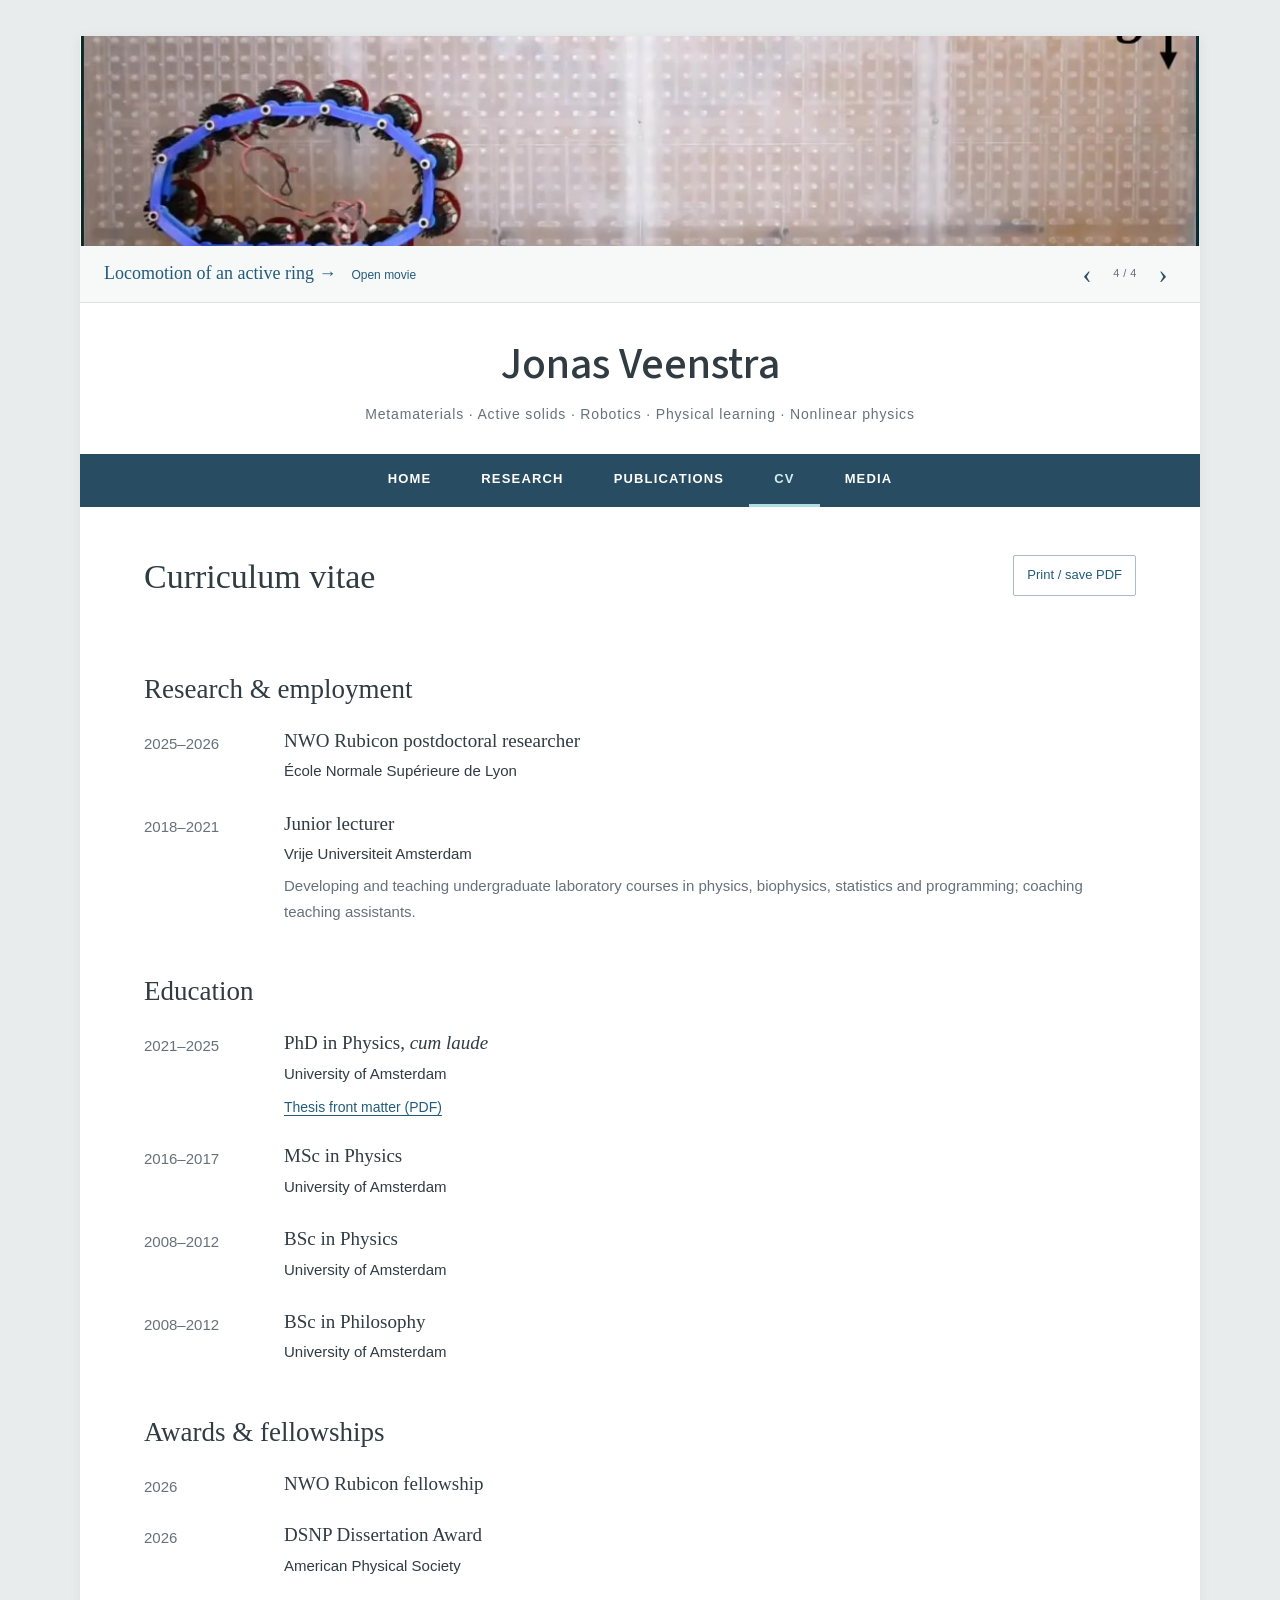
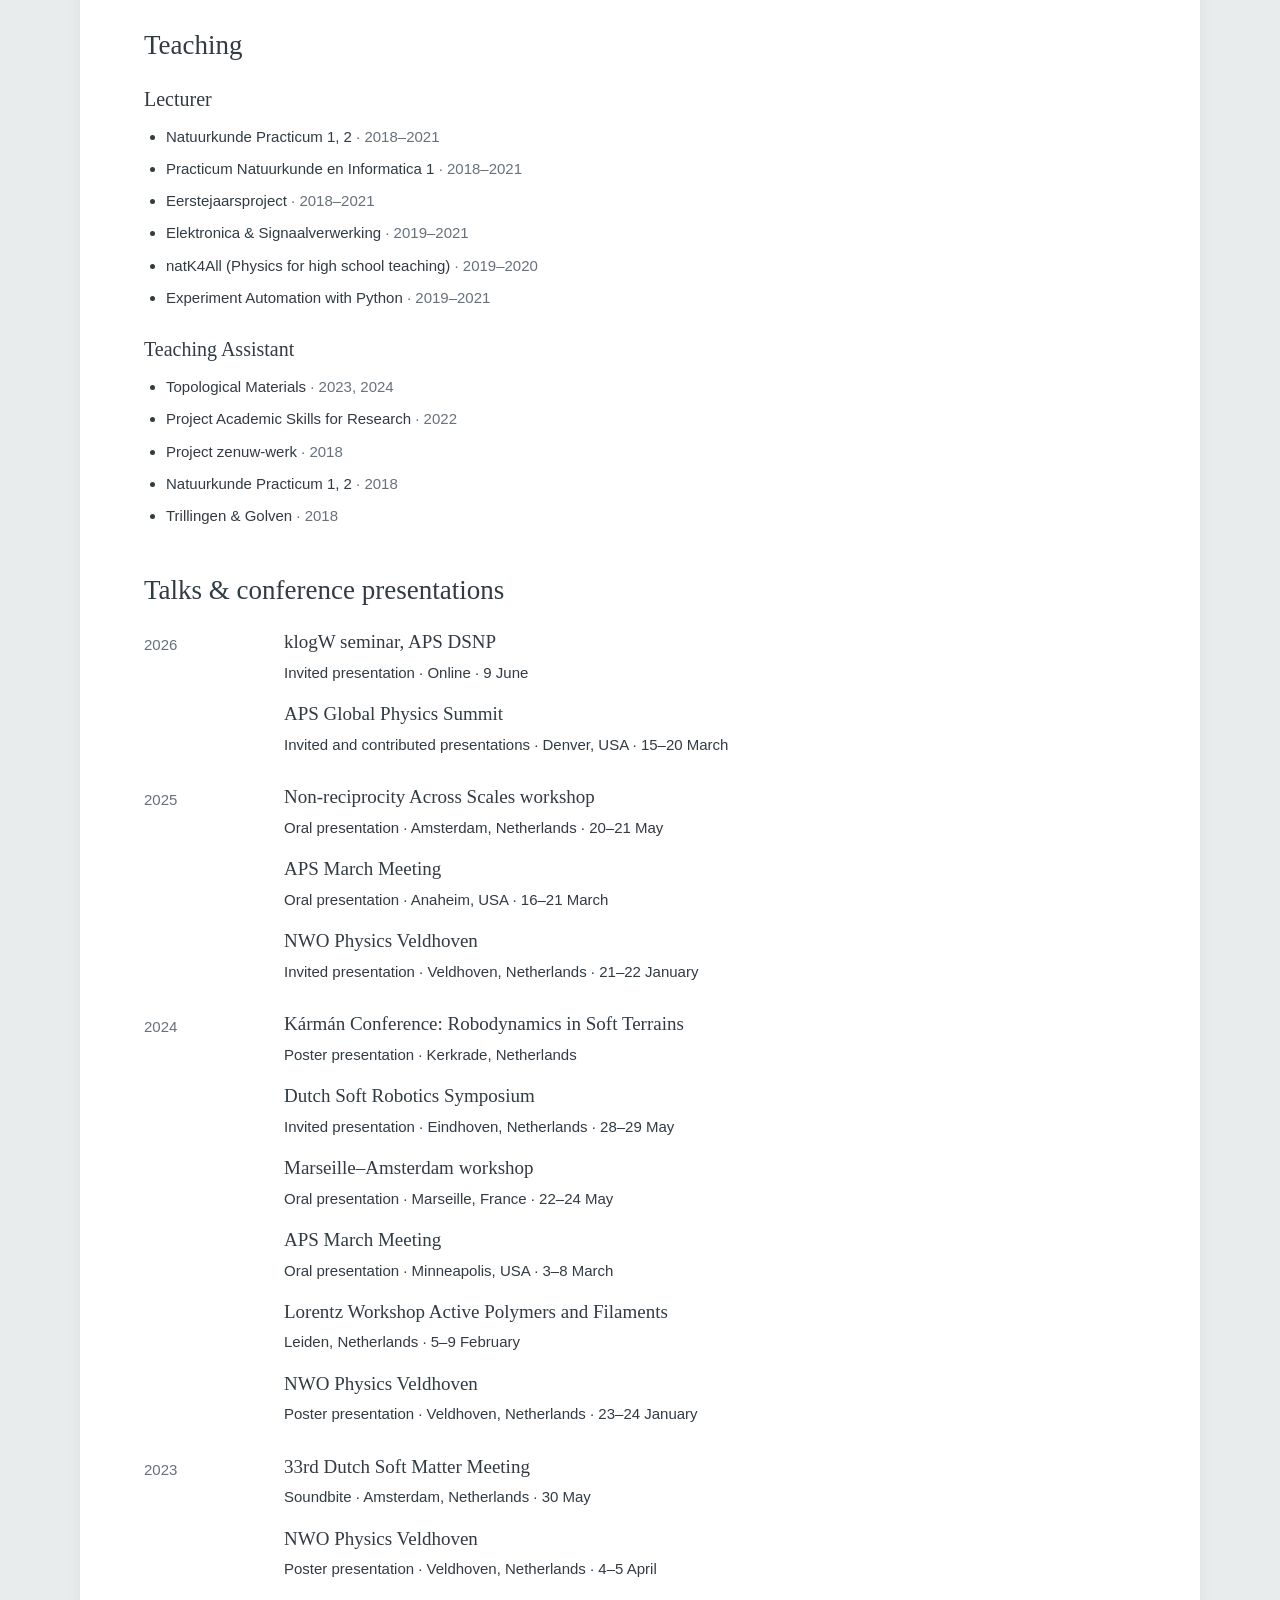
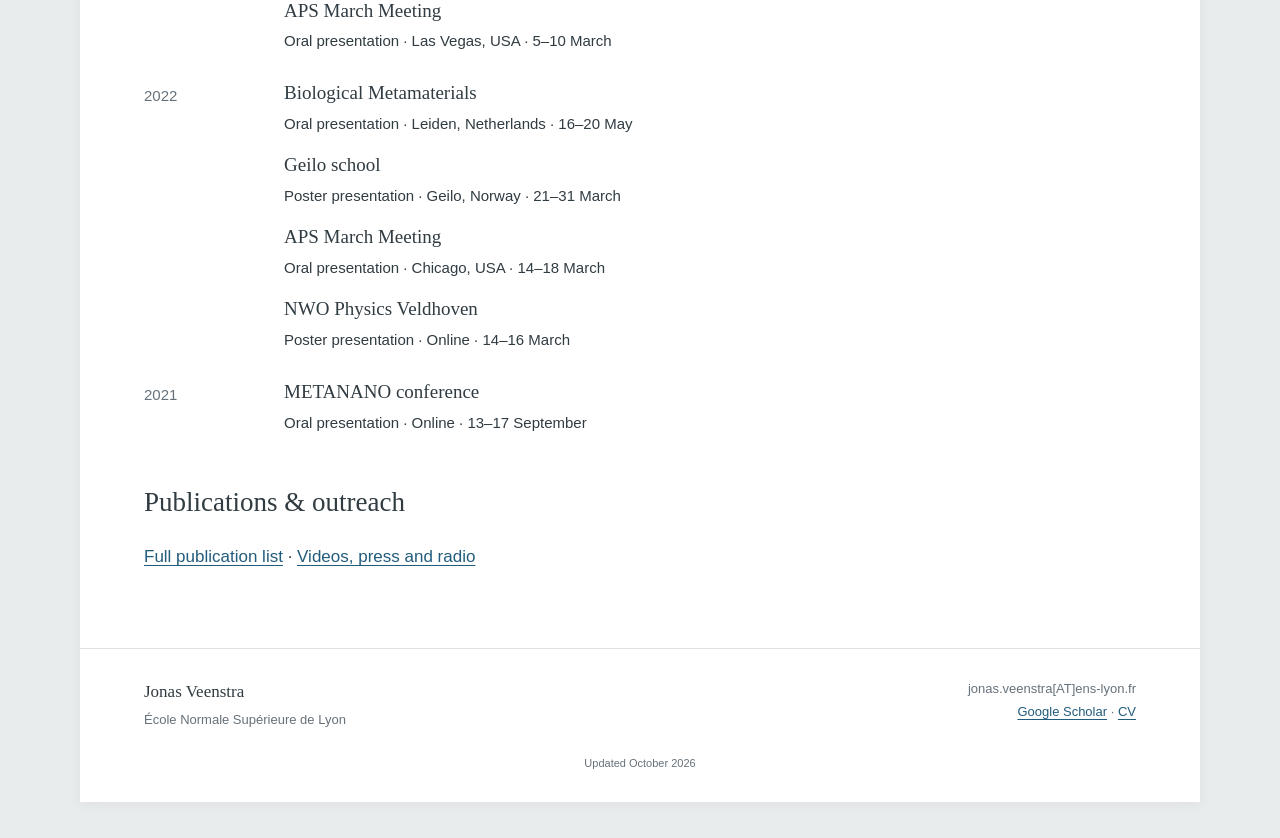
==== commit 1a58f6a4: "Update wave-coarsening paper to published Nature citation" ====
--- a/cv.html
+++ b/cv.html
@@ -2,7 +2,7 @@
 <html lang="en"><head><meta charset="utf-8"><meta name="viewport" content="width=device-width, initial-scale=1">
 <title>CV | Jonas Veenstra</title><meta name="description" content="Academic CV of Jonas Veenstra: research, education, awards, teaching and talks.">
 <meta name="theme-color" content="#284d62"><link rel="icon" href="assets/favicon.svg" type="image/svg+xml">
-<link rel="stylesheet" href="style.css?v=1c53dc3c79d3"><script src="site.js?v=1a8204d009c3" defer></script></head>
+<link rel="stylesheet" href="style.css?v=fda66b5f84e4"><script src="site.js?v=1a8204d009c3" defer></script></head>
 <body><a class="skip-link" href="#main">Skip to content</a><div class="site">
 <header><div class="project-banner" role="region" aria-roledescription="carousel" aria-label="Featured research" data-interval="12000">
       <div class="banner-slides" id="banner-slides" aria-live="off"><figure class="banner-slide" data-project="breathers" role="group" aria-roledescription="slide" aria-label="1 of 4: Breathing solitons" hidden>
@@ -63,4 +63,4 @@
 <section><h2>Publications & outreach</h2><p><a href="publications.html">Full publication list</a> · <a href="media.html">Videos, press and radio</a></p></section></main>
 <footer><div><strong>Jonas Veenstra</strong><br>École Normale Supérieure de Lyon</div>
 <div>jonas.veenstra[AT]ens-lyon.fr<br><a href="https://scholar.google.com/citations?user=sE3V6EUAAAAJ&amp;hl=en">Google Scholar</a> <span aria-hidden="true">·</span> <a href="cv.html">CV</a></div>
-<p class="updated">Updated September 2026</p></footer></div></body></html>+<p class="updated">Updated October 2026</p></footer></div></body></html>
--- a/style.css
+++ b/style.css
@@ -97,6 +97,7 @@
 .project-banner.is-expanded .banner-media--wide img,.project-banner.is-expanded .banner-media--wide video{object-fit:contain}
 @media(max-width:800px){.project-banner{--banner-compact-height:180px}}
 @media(max-width:560px){.project-banner{--banner-compact-height:145px}}
+.intro--with-portrait{display:grid;grid-template-columns:minmax(0,1fr) 220px;gap:36px;align-items:start}.intro-portrait{margin:0}.intro-portrait img{display:block;width:100%;aspect-ratio:4/5;object-fit:cover;object-position:center top}@media(max-width:800px){.intro--with-portrait{grid-template-columns:minmax(0,1fr) 190px;gap:28px}}@media(max-width:560px){.intro--with-portrait{grid-template-columns:1fr;gap:24px}.intro-portrait{width:min(220px,68vw);justify-self:start}}
 
 /* The CV research statement introduces the individual research projects. */
 .research-statement{margin-top:0;max-width:850px}
